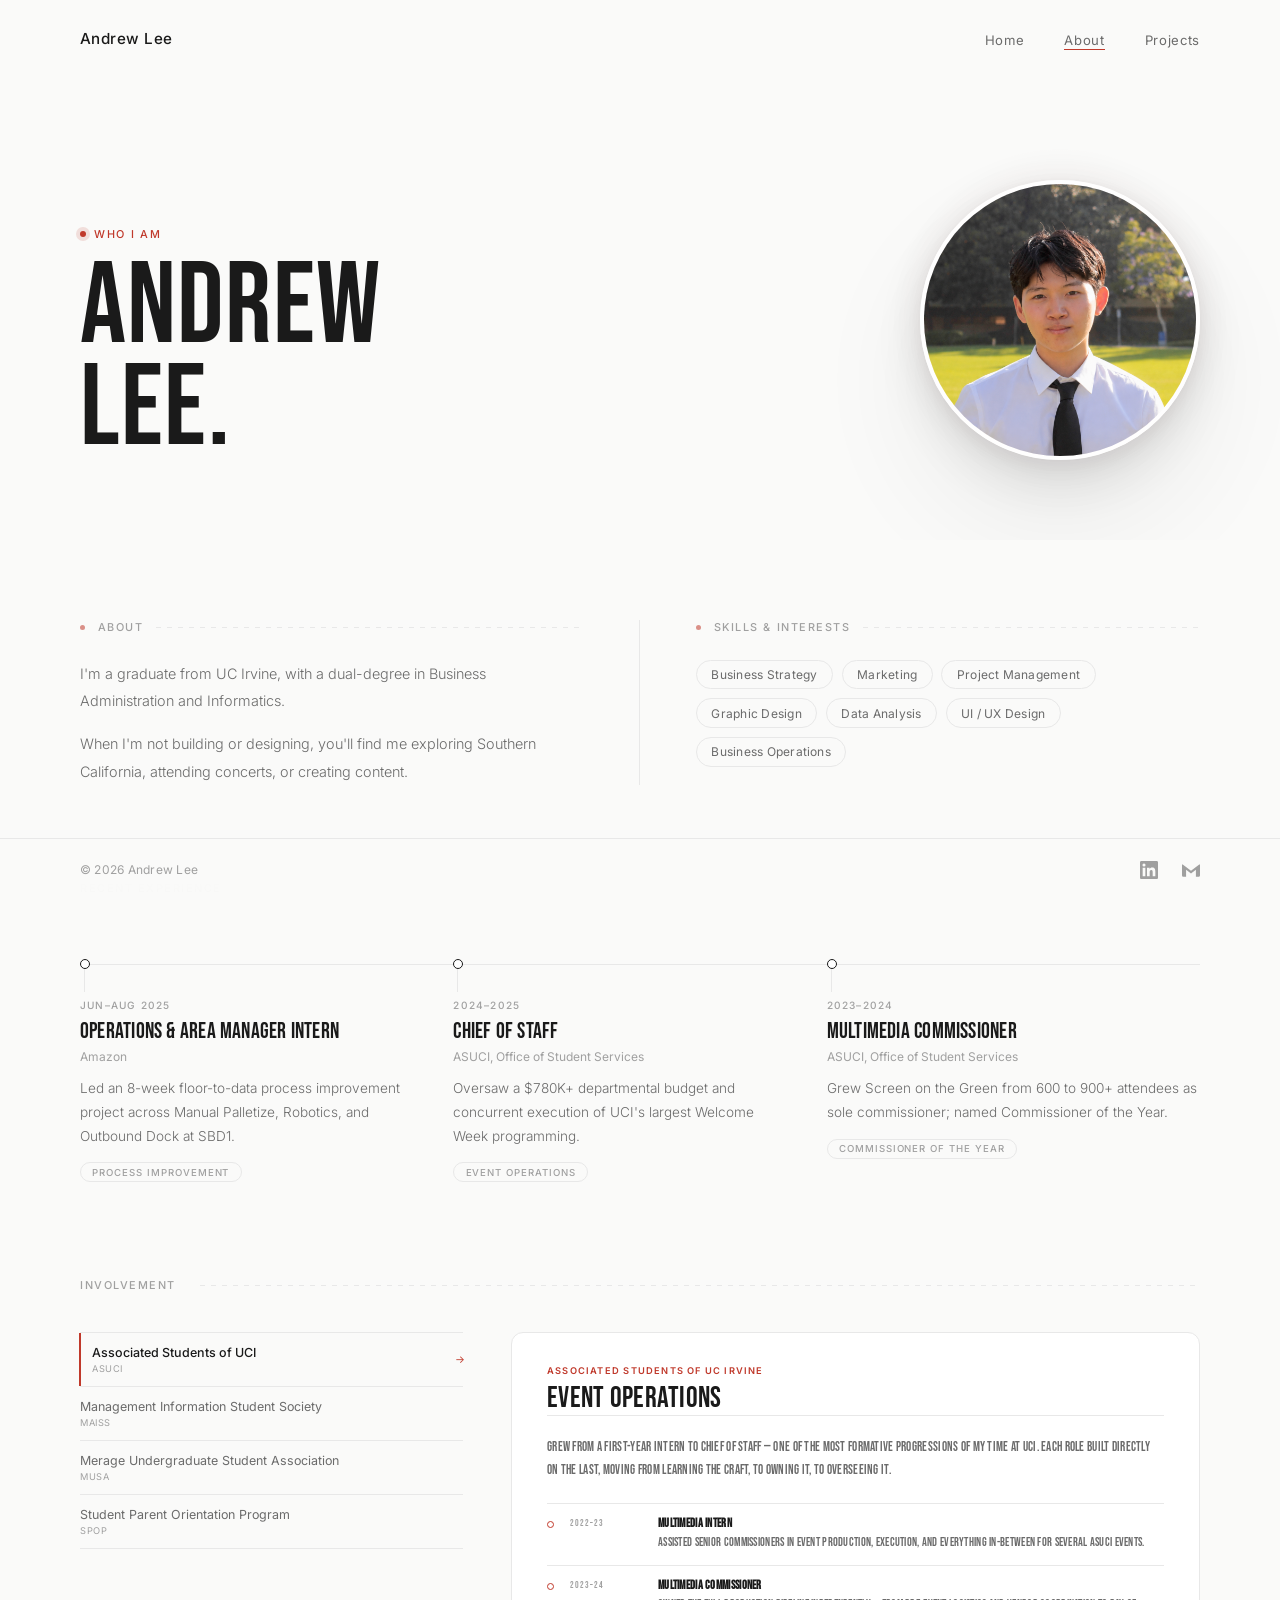
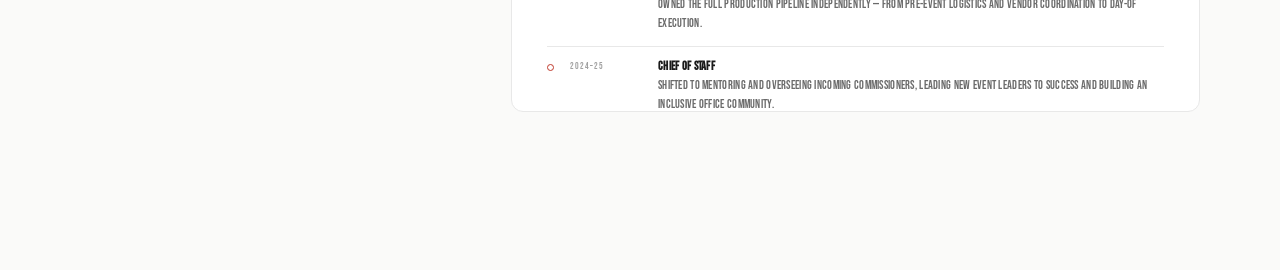
==== aboutme.html @ bc91a267 "Initial commit" ====
<!-- aboutme.html -->
<!doctype html>
<html lang="en">
<head>
  <meta charset="utf-8">
  <meta name="viewport" content="width=device-width, initial-scale=1">
  <meta name="author" content="Andrew Lee">
  <meta name="description" content="About Andrew Lee">
  <title>Andrew Lee — About</title>
  <link href="https://fonts.googleapis.com/css2?family=Inter:wght@300;400;500;600;700;800;900&family=Bebas+Neue&display=swap" rel="stylesheet">
  
  <style>
    *, *::before, *::after { box-sizing: border-box; margin: 0; padding: 0; }
    :root {
      --bg: #fafaf9;
      --text-primary: #1a1a1a;
      --text-secondary: #6b6b6b;
      --text-muted: #a0a0a0;
      --border: #e8e8e8;
      --marquee: #c0392b;
      --marquee-glow: rgba(192,57,43,0.14);
      --footer-h: 62px;
    }
    html { scroll-behavior: smooth; }
    body {
      font-family: 'Inter', sans-serif;
      background: var(--bg);
      color: var(--text-primary);
      overflow-x: hidden;
      padding-bottom: var(--footer-h);
    }
    .display { font-family: 'Bebas Neue', 'Inter', sans-serif; letter-spacing: 0.02em; }

    /* SCROLL PROGRESS */
    .scroll-progress {
      position: fixed; top: 0; left: 0;
      height: 2px; background: var(--marquee);
      z-index: 9000; width: 0%;
    }

    /* NAV */
    nav {
      position: fixed; top: 0; left: 0; right: 0;
      z-index: 100; display: flex;
      align-items: center; justify-content: space-between;
      padding: 1.8rem 5rem;
      transition: background 0.4s, padding 0.3s, border-color 0.4s;
      border-bottom: 1px solid transparent;
    }
    nav.scrolled {
      background: rgba(250,250,249,0.92);
      backdrop-filter: blur(16px); -webkit-backdrop-filter: blur(16px);
      border-bottom-color: var(--border); padding: 1.1rem 5rem;
    }
    .nav-brand { font-size: 0.95rem; font-weight: 500; letter-spacing: 0.03em; color: var(--text-primary); text-decoration: none; }
    .nav-links { display: flex; gap: 2.5rem; list-style: none; }
    .nav-links a {
      font-size: 0.82rem; font-weight: 400; color: var(--text-secondary);
      text-decoration: none; letter-spacing: 0.05em; transition: color 0.2s; position: relative;
    }
    .nav-links a::after { content: ''; position: absolute; bottom: -2px; left: 0; width: 0; height: 1px; background: var(--marquee); transition: width 0.25s ease; }
    .nav-links a:hover { color: var(--text-primary); }
    .nav-links a:hover::after, .nav-links a.active::after { width: 100%; }

    /* BULB RULE */
    .bulb-rule { display: flex; align-items: center; gap: 0.55rem; flex: 1; }
    .bulb-rule .bulb-line {
      flex: 1; height: 1px;
      background: repeating-linear-gradient(90deg, var(--border) 0, var(--border) 5px, transparent 5px, transparent 11px);
      transform: scaleX(0); transform-origin: left;
      transition: transform 0.9s 0.2s ease;
    }
    .bulb-rule .bulb-line.visible { transform: scaleX(1); }
    .bulb-rule .bulb-dot { width: 5px; height: 5px; border-radius: 50%; background: var(--marquee); opacity: 0.55; flex-shrink: 0; }

    /* HERO */
    .hero {
      position: relative; min-height: 60vh;
      display: flex; align-items: flex-end;
      overflow: hidden; padding: 0 5rem 5rem;
    }
    .hero-name-bg {
      position: absolute; top: 50%; left: 50%;
      transform: translate(-50%, -50%) scale(1);
      font-family: 'Bebas Neue', sans-serif;
      font-size: clamp(7rem, 16vw, 20rem);
      font-weight: 400; letter-spacing: 0.01em;
      color: transparent;
      -webkit-text-stroke: 1px rgba(192,57,43,0.06);
      white-space: nowrap; pointer-events: none; user-select: none;
      will-change: transform, opacity; z-index: 0;
    }
    .hero-inner {
      position: relative; z-index: 1; width: 100%;
      max-width: 1400px; margin: 0 auto;
      display: flex; align-items: flex-end;
      justify-content: space-between; gap: 4rem;
    }
    .hero-text { flex: 1; }
    .about-eyebrow {
      display: inline-flex; align-items: center; gap: 0.5rem;
      font-size: 0.68rem; font-weight: 500;
      letter-spacing: 0.16em; text-transform: uppercase;
      color: var(--marquee); margin-bottom: 1rem;
      opacity: 0; transform: translateY(12px);
      animation: fadeUp 0.7s 0.2s forwards;
    }
    .about-eyebrow::before {
      content: ''; width: 6px; height: 6px; border-radius: 50%;
      background: var(--marquee); box-shadow: 0 0 0 4px var(--marquee-glow);
    }
    .about-title {
      font-family: 'Bebas Neue', 'Inter', sans-serif;
      font-size: clamp(4.5rem, 9vw, 8.5rem);
      font-weight: 400; letter-spacing: 0.01em; line-height: 0.88;
      opacity: 0; transform: translateY(28px);
      animation: fadeUp 0.9s 0.32s forwards;
    }
    .hero-photo-wrap {
      flex-shrink: 0; position: relative;
      opacity: 0; animation: fadeIn 1s 0.5s forwards;
    }
    .hero-photo-wrap::before {
      content: '';
      position: absolute; width: 360px; height: 360px;
      border-radius: 50%;
      background: radial-gradient(circle, var(--marquee-glow) 0%, transparent 68%);
      top: 50%; left: 50%;
      transform: translate(-50%, -50%);
      pointer-events: none;
    }
    .profile-pic-container { position: relative; width: 280px; height: 280px; }
    .profile-pic {
      width: 100%; height: 100%; border-radius: 50%; object-fit: cover;
      border: 4px solid rgba(255,255,255,0.9);
      display: block;
      box-shadow: 0 4px 20px rgba(0,0,0,0.06), 0 20px 60px rgba(0,0,0,0.10), 0 60px 120px rgba(0,0,0,0.07);
      transition: transform 0.5s ease;
    }
    .profile-pic:hover { transform: scale(1.02); }

    /* CONTENT */
    .about-content {
      max-width: 1400px; margin: 0 auto;
      padding: 5rem 5rem 6rem;
      display: grid;
      grid-template-columns: 1fr 1fr;
      gap: 0;
    }
    .about-panel {
      padding: 0 3.5rem 0 0;
      border-right: 1px solid var(--border);
      opacity: 0; transform: translateY(40px);
      transition: opacity 0.7s ease, transform 0.7s ease;
    }
    .about-panel.visible { opacity: 1; transform: translateY(0); }
    .about-panel:last-child { border-right: none; padding-right: 0; padding-left: 3.5rem; }

    .panel-label {
      font-size: 0.68rem; font-weight: 500;
      letter-spacing: 0.14em; text-transform: uppercase;
      color: var(--text-muted); margin-bottom: 1.6rem;
      display: flex; align-items: center; gap: 0.8rem;
    }
    .panel-label::before {
      content: ''; width: 5px; height: 5px; border-radius: 50%;
      background: var(--marquee); opacity: 0.55; flex-shrink: 0;
    }
    .panel-label::after {
      content: ''; flex: 1; height: 1px;
      background: repeating-linear-gradient(90deg, var(--border) 0, var(--border) 5px, transparent 5px, transparent 11px);
      transform: scaleX(0); transform-origin: left;
      transition: transform 0.8s 0.3s ease;
    }
    .about-panel.visible .panel-label::after { transform: scaleX(1); }

    .bio-text p { font-size: 0.9rem; line-height: 1.9; color: var(--text-secondary); font-weight: 300; }
    .bio-text p + p { margin-top: 1rem; }
    .bio-text strong { color: var(--text-primary); font-weight: 500; }

    .involvement-list { list-style: none; display: flex; flex-direction: column; }
    .involvement-item {
      font-size: 0.85rem; color: var(--text-secondary); font-weight: 300;
      padding: 0.9rem 0; border-bottom: 1px solid var(--border);
      display: flex; align-items: center; justify-content: space-between;
      transition: color 0.2s, padding-left 0.2s; cursor: default;
    }
    .involvement-item:first-child { border-top: 1px solid var(--border); }
    .involvement-item:hover { color: var(--text-primary); padding-left: 0.5rem; }
    .involvement-item .arrow { font-size: 0.75rem; color: var(--marquee); opacity: 0; transition: opacity 0.2s; }
    .involvement-item:hover .arrow { opacity: 1; }

    .involvement-link,
    .involvement-link:link,
    .involvement-link:visited,
    .involvement-link:hover,
    .involvement-link:active {
      display: flex; align-items: center; justify-content: space-between;
      width: 100%; color: inherit !important; text-decoration: none !important;
    }

    .skills-grid { display: flex; flex-wrap: wrap; gap: 0.55rem; }
    .skill-tag {
      font-size: 0.75rem; font-weight: 400; color: var(--text-secondary);
      padding: 0.4rem 0.9rem; border: 1px solid var(--border);
      border-radius: 999px; letter-spacing: 0.02em;
      opacity: 0; transform: scale(0.9);
      transition: opacity 0.4s ease, transform 0.4s ease, border-color 0.2s, color 0.2s;
      cursor: default;
    }
    .skill-tag.visible { opacity: 1; transform: scale(1); }
    .skill-tag:hover { border-color: var(--marquee); color: var(--marquee); }

    /* FIXED FOOTER */
    footer {
      position: fixed; bottom: 0; left: 0; right: 0;
      z-index: 50; height: var(--footer-h); padding: 0 5rem;
      background: rgba(250,250,249,0.94);
      backdrop-filter: blur(16px); -webkit-backdrop-filter: blur(16px);
      border-top: 1px solid var(--border);
      display: flex; align-items: center; justify-content: space-between;
    }
    .footer-copy { font-size: 0.75rem; color: var(--text-muted); letter-spacing: 0.02em; }
    .social-icons { display: flex; align-items: center; gap: 1.5rem; }
    .social-icons a { display: flex; align-items: center; opacity: 0.4; color: var(--text-primary); transition: opacity 0.2s, transform 0.2s; }
    .social-icons a:hover { opacity: 1; transform: translateY(-2px); color: var(--marquee); }
    .social-icon-svg { width: 18px; height: 18px; }

    @keyframes fadeUp { to { opacity: 1; transform: translateY(0); } }
    @keyframes fadeIn { to { opacity: 1; } }

    @media (max-width: 1024px) {
      .about-content { grid-template-columns: 1fr; gap: 3rem; }
      .about-panel, .about-panel:nth-child(2), .about-panel:last-child {
        border-right: none; border-bottom: 1px solid var(--border);
        padding: 0 0 3rem 0;
      }
      .about-panel:last-child { border-bottom: none; padding-bottom: 0; }
    }
    @media (max-width: 768px) {
      nav, nav.scrolled { padding: 1.2rem 1.5rem; }
      .hero { padding: 0 1.5rem 3rem; min-height: 50vh; }
      .hero-inner { flex-direction: column; align-items: flex-start; gap: 2rem; }
      .profile-pic-container { width: 110px; height: 110px; }
      .hero-photo-wrap::before { display: none; }
      .about-content { padding: 3rem 1.5rem 4rem; }
      footer { padding: 0 1.5rem; }
    }

    /* ── EXPERIENCE ── */
    .journey-section{max-width:1400px;margin:0 auto;padding:0 5rem 6rem;opacity:0;transform:translateY(30px);transition:opacity 0.7s ease,transform 0.7s ease;}
    .journey-section.visible{opacity:1;transform:translateY(0);}
    .journey-header{display:flex;align-items:center;gap:1.5rem;margin-bottom:4rem;}
    .journey-label{font-size:0.68rem;font-weight:500;letter-spacing:0.14em;text-transform:uppercase;color:var(--text-muted);white-space:nowrap;}
    .journey-rule{flex:1;height:1px;background:var(--border);transform:scaleX(0);transform-origin:left;transition:transform 0.9s 0.2s ease;}
    .journey-rule.visible{transform:scaleX(1);}
    .exp-timeline{display:grid;grid-template-columns:repeat(3,1fr);position:relative;}
    .exp-timeline::before{content:'';position:absolute;top:5px;left:0;right:0;height:1px;background:var(--border);}
    .exp-point{position:relative;padding-top:2.5rem;padding-right:3rem;opacity:0;transform:translateY(20px);transition:opacity 0.55s ease,transform 0.55s ease;}
    .exp-point:last-child{padding-right:0;}
    .exp-point.visible{opacity:1;transform:translateY(0);}
    .exp-point::before{content:'';position:absolute;top:0;left:0;width:10px;height:10px;border-radius:50%;background:#fff;border:1.5px solid var(--text-primary);transition:background 0.2s,transform 0.2s,border-color 0.2s;z-index:1;}
    .exp-point:hover::before{background:var(--marquee);border-color:var(--marquee);transform:scale(1.4);}
    .exp-point::after{content:'';position:absolute;top:9px;left:4px;width:1px;height:1.5rem;background:var(--border);}
    .exp-year{font-size:0.63rem;font-weight:500;letter-spacing:0.12em;text-transform:uppercase;color:var(--text-muted);margin-bottom:0.5rem;}
    .exp-role{font-family:'Bebas Neue','Inter',sans-serif;font-size:1.4rem;letter-spacing:0.01em;color:var(--text-primary);margin-bottom:0.25rem;line-height:1.15;transition:color 0.2s;}
    .exp-point:hover .exp-role{color:var(--marquee);}
    .exp-org{font-size:0.75rem;font-weight:400;color:var(--text-muted);margin-bottom:0.85rem;}
    .exp-desc{font-size:0.85rem;font-weight:300;color:var(--text-secondary);line-height:1.75;}
    .exp-tag{display:inline-block;margin-top:0.85rem;font-size:0.6rem;font-weight:500;letter-spacing:0.1em;text-transform:uppercase;color:var(--text-muted);padding:0.22rem 0.7rem;border:1px solid var(--border);border-radius:999px;transition:border-color 0.2s,color 0.2s;}
    .exp-point:hover .exp-tag{border-color:var(--marquee);color:var(--marquee);}
    @media(max-width:1024px){.journey-section{padding:0 5rem 5rem;}.exp-timeline{grid-template-columns:1fr;gap:3rem;}.exp-timeline::before{display:none;}.exp-point{padding-right:0;padding-top:0;padding-left:1.5rem;}.exp-point::before{top:0;}.exp-point::after{top:4px;height:1.2rem;}}
    @media(max-width:768px){.journey-section{padding:0 1.5rem 4rem;}}

    /* ── INVOLVEMENT SECTION ── */
    .inv-section{max-width:1400px;margin:0 auto;padding:0 5rem 6rem;}
    .inv-header{display:flex;align-items:center;gap:1.5rem;margin-bottom:2.5rem;}
    .inv-header-label{font-size:0.68rem;font-weight:500;letter-spacing:0.14em;text-transform:uppercase;color:var(--text-muted);white-space:nowrap;}
    .inv-header-rule{flex:1;height:1px;background:repeating-linear-gradient(90deg, var(--border) 0, var(--border) 5px, transparent 5px, transparent 11px);}
    .inv-panel{display:grid;grid-template-columns:1fr 1.8fr;gap:3rem;align-items:start;}
    .inv-list{display:flex;flex-direction:column;}
    .inv-list-item{display:flex;align-items:center;justify-content:space-between;padding:0.75rem 0;border-bottom:1px solid var(--border);cursor:pointer;position:relative;transition:padding-left 0.2s;}
    .inv-list-item:first-child{border-top:1px solid var(--border);}
    .inv-list-item::before{content:'';position:absolute;left:-1px;top:0;bottom:0;width:1.5px;background:var(--marquee);transform:scaleY(0);transition:transform 0.25s ease;transform-origin:top;}
    .inv-list-item.active::before{transform:scaleY(1);}
    .inv-list-item.active{padding-left:0.75rem;}
    .inv-list-item:not(.active):hover{padding-left:0.5rem;}
    .inv-list-item:not(.active):hover::before{transform:scaleY(1);opacity:0.2;}
    .inv-name{font-size:0.78rem;font-weight:400;color:var(--text-secondary);line-height:1.3;transition:color 0.2s;}
    .inv-list-item.active .inv-name{font-weight:500;color:var(--text-primary);}
    .inv-list-item:not(.active):hover .inv-name{color:var(--text-primary);}
    .inv-abbr{font-size:0.58rem;font-weight:400;color:var(--text-muted);letter-spacing:0.06em;margin-top:0.1rem;}
    .inv-chevron{font-size:0.65rem;color:var(--text-muted);opacity:0;transition:opacity 0.2s,transform 0.2s,color 0.2s;}
    .inv-list-item.active .inv-chevron{opacity:1;transform:translateX(2px);color:var(--marquee);}
    .inv-list-item:not(.active):hover .inv-chevron{opacity:0.4;}
    .inv-detail{position:relative;background:#fff;border:1px solid var(--border);border-radius:12px;min-height:380px;overflow:hidden;}
    .inv-detail-inner{position:absolute;inset:0;padding:2rem 2.2rem;opacity:0;transform:translateX(18px);transition:opacity 0.35s ease,transform 0.35s ease;pointer-events:none;overflow-y:auto;}
    .inv-detail-inner.active{opacity:1;transform:translateX(0);pointer-events:auto;}
    .inv-detail-inner.exit{opacity:0;transform:translateX(-18px);}
    .detail-org{font-size:0.58rem;font-weight:600;letter-spacing:0.13em;text-transform:uppercase;color:var(--marquee);margin-bottom:0.5rem;}
    .detail-role{font-family:'Bebas Neue','Inter',sans-serif;font-size:1.8rem;letter-spacing:0.01em;line-height:1.05;color:var(--text-primary);margin-bottom:1.3rem;}
    .detail-divider{height:1px;background:var(--border);margin-bottom:1.3rem;}
    .detail-body{font-size:0.8rem;font-weight:300;color:var(--text-secondary);line-height:1.8;margin-bottom:1.3rem;}
    .detail-timeline{display:flex;flex-direction:column;}
    .dt-row{display:flex;align-items:flex-start;gap:1rem;padding:0.8rem 0;border-top:1px solid var(--border);}
    .dt-row:last-child{border-bottom:1px solid var(--border);}
    .dt-dot{width:7px;height:7px;border-radius:50%;background:#fff;border:1.5px solid var(--marquee);flex-shrink:0;margin-top:4px;}
    .dt-year{font-size:0.58rem;font-weight:500;letter-spacing:0.1em;text-transform:uppercase;color:var(--text-muted);width:4.5rem;flex-shrink:0;padding-top:2px;}
    .dt-title{font-size:0.78rem;font-weight:600;color:var(--text-primary);margin-bottom:0.2rem;}
    .dt-desc{font-size:0.72rem;font-weight:300;color:var(--text-secondary);line-height:1.65;}
    .detail-tags{display:flex;flex-wrap:wrap;gap:0.4rem;margin-top:1.3rem;}
    .detail-tag{font-size:0.58rem;font-weight:500;letter-spacing:0.09em;text-transform:uppercase;color:var(--text-muted);padding:0.2rem 0.65rem;border:1px solid var(--border);border-radius:999px;}
    @media(max-width:1024px){.inv-section{padding:0 5rem 5rem;}.inv-panel{grid-template-columns:1fr;}}
    @media(max-width:768px){.inv-section{padding:0 1.5rem 4rem;}}
  </style>
</head>
<body>

  <div class="scroll-progress" id="scrollProgress"></div>

  <nav id="mainNav">
    <a class="nav-brand" href="index.html">Andrew Lee</a>
    <ul class="nav-links">
      <li><a href="index.html">Home</a></li>
      <li><a href="aboutme.html" class="active">About</a></li>
      <li><a href="projects.html">Projects</a></li>
    </ul>
  </nav>

  <section class="hero" id="hero">
    <div class="hero-name-bg" id="heroNameBg">ABOUT</div>
    <div class="hero-inner">
      <div class="hero-text">
        <span class="about-eyebrow">Who I Am</span>
        <h1 class="about-title">Andrew<br>Lee.</h1>
      </div>
      <div class="hero-photo-wrap">
        <div class="profile-pic-container" id="profilePicContainer">
          <img src="andrewleepfp.jpg" alt="Andrew Lee" class="profile-pic">
        </div>
      </div>
    </div>
  </section>

  <div class="about-content">
    <div class="about-panel" id="panel1">
      <p class="panel-label">About</p>
      <div class="bio-text">
        <p>I'm a graduate from UC Irvine, with a dual-degree in Business Administration and Informatics.</p>
        <p>When I'm not building or designing, you'll find me exploring Southern California, attending concerts, or creating content.</p>
      </div>
    </div>
    <div class="about-panel" id="panel3">
      <p class="panel-label">Skills &amp; Interests</p>
      <div class="skills-grid" id="skillsGrid">
        <span class="skill-tag" data-delay="0">Business Strategy</span>
        <span class="skill-tag" data-delay="60">Marketing</span>
        <span class="skill-tag" data-delay="120">Project Management</span>
        <span class="skill-tag" data-delay="180">Graphic Design</span>
        <span class="skill-tag" data-delay="240">Data Analysis</span>
        <span class="skill-tag" data-delay="300">UI / UX Design</span>
        <span class="skill-tag" data-delay="360">Business Operations</span>
      </div>
    </div>
  </div>

  <section class="journey-section" id="journeySection">
    <div class="journey-header">
      <span class="journey-label">Recent Experience</span>
      <div class="journey-rule" id="journeyRule"></div>
    </div>
    <div class="exp-timeline">
      <div class="exp-point">
        <div class="exp-year">Jun–Aug 2025</div>
        <div class="exp-role display">Operations &amp; Area Manager Intern</div>
        <div class="exp-org">Amazon</div>
        <p class="exp-desc">Led an 8-week floor-to-data process improvement project across Manual Palletize, Robotics, and Outbound Dock at SBD1.</p>
        <span class="exp-tag">Process Improvement</span>
      </div>
      <div class="exp-point">
        <div class="exp-year">2024–2025</div>
        <div class="exp-role display">Chief of Staff</div>
        <div class="exp-org">ASUCI, Office of Student Services</div>
        <p class="exp-desc">Oversaw a $780K+ departmental budget and concurrent execution of UCI's largest Welcome Week programming.</p>
        <span class="exp-tag">Event Operations</span>
      </div>
      <div class="exp-point">
        <div class="exp-year">2023–2024</div>
        <div class="exp-role display">Multimedia Commissioner</div>
        <div class="exp-org">ASUCI, Office of Student Services</div>
        <p class="exp-desc">Grew Screen on the Green from 600 to 900+ attendees as sole commissioner; named Commissioner of the Year.</p>
        <span class="exp-tag">Commissioner of the Year</span>
      </div>
    </div>
  </section>

  <section class="inv-section" id="invSection">
    <div class="inv-header">
      <span class="inv-header-label">Involvement</span>
      <div class="inv-header-rule"></div>
    </div>
    <div class="inv-panel">

      <!-- LEFT LIST -->
      <div class="inv-list">
        <div class="inv-list-item active" data-org="asuci">
          <div><div class="inv-name">Associated Students of UCI</div><div class="inv-abbr">ASUCI</div></div>
          <span class="inv-chevron">→</span>
        </div>
        <div class="inv-list-item" data-org="maiss">
          <div><div class="inv-name">Management Information Student Society</div><div class="inv-abbr">MAISS</div></div>
          <span class="inv-chevron">→</span>
        </div>
        <div class="inv-list-item" data-org="musa">
          <div><div class="inv-name">Merage Undergraduate Student Association</div><div class="inv-abbr">MUSA</div></div>
          <span class="inv-chevron">→</span>
        </div>
        <div class="inv-list-item" data-org="spop">
          <div><div class="inv-name">Student Parent Orientation Program</div><div class="inv-abbr">SPOP</div></div>
          <span class="inv-chevron">→</span>
        </div>
      </div>

      <!-- RIGHT DETAIL -->
      <div class="inv-detail">

        <!-- ASUCI — default open -->
        <div class="inv-detail-inner active" data-detail="asuci">
          <div class="detail-org">Associated Students of UC Irvine</div>
          <div class="detail-role">Event Operations
          <div class="detail-divider"></div>
          <p class="detail-body">Grew from a first-year intern to Chief of Staff — one of the most formative progressions of my time at UCI. Each role built directly on the last, moving from learning the craft, to owning it, to overseeing it.</p>
          <div class="detail-timeline">
            <div class="dt-row">
              <div class="dt-dot"></div>
              <div class="dt-year">2022–23</div>
              <div><div class="dt-title">Multimedia Intern</div><div class="dt-desc">Assisted senior commissioners in event production, execution, and everything in-between for several ASUCI events.</div></div>
            </div>
            <div class="dt-row">
              <div class="dt-dot"></div>
              <div class="dt-year">2023–24</div>
              <div><div class="dt-title">Multimedia Commissioner</div><div class="dt-desc">Owned the full production pipeline independently — from pre-event logistics and vendor coordination to day-of execution.</div></div>
            </div>
            <div class="dt-row">
              <div class="dt-dot"></div>
              <div class="dt-year">2024–25</div>
              <div><div class="dt-title">Chief of Staff</div><div class="dt-desc">Shifted to mentoring and overseeing incoming commissioners, leading new event leaders to success and building an inclusive office community.</div></div>
            </div>
          </div>
          <div class="detail-tags"><span class="detail-tag">Event Production</span><span class="detail-tag">Leadership</span><span class="detail-tag">Mentorship</span><span class="detail-tag">A/V</span></div>
        </div>

        <!-- MAISS -->
        <div class="inv-detail-inner" data-detail="maiss">
          <div class="detail-org">Management Information Student Society</div>
          <div class="detail-role">Marketing
          <div class="detail-divider"></div>
          <p class="detail-body">Led a complete rebrand of MAISS's visual identity and ran end-to-end marketing campaigns for multiple events. Grew social engagement and drove record attendance of 300+ across flagship events.</p>
          <div class="detail-timeline">
            <div class="dt-row">
              <div class="dt-dot"></div>
              <div class="dt-year">2025</div>
              <div><div class="dt-title">Brand Refresh</div><div class="dt-desc">Redesigned the full MAISS visual identity — palette, typography, and graphic language — from the ground up.</div></div>
            </div>
            <div class="dt-row">
              <div class="dt-dot"></div>
              <div class="dt-year">2025–26</div>
              <div><div class="dt-title">Event Campaigns</div><div class="dt-desc">Ran campaigns for Kickoff, FAANG Focus, Mentorship, and AIF — coordinating content, design, and outreach.</div></div>
            </div>
          </div>
          <div class="detail-tags"><span class="detail-tag">Branding</span><span class="detail-tag">Social Media</span><span class="detail-tag">Event Marketing</span><span class="detail-tag">Content</span></div>
        </div>

        <!-- MUSA -->
        <div class="inv-detail-inner" data-detail="musa">
          <div class="detail-org">Merage Undergraduate Student Association</div>
          <div class="detail-role">Add Your Role</div>
          <div class="detail-divider"></div>
          <p class="detail-body">Add your description of your experience and impact within MUSA here.</p>
          <div class="detail-tags"><span class="detail-tag">Add Tag</span></div>
        </div>

        <!-- SPOP -->
        <div class="inv-detail-inner" data-detail="spop">
          <div class="detail-org">Student Parent Orientation Program</div>
          <div class="detail-role">Add Your Role</div>
          <div class="detail-divider"></div>
          <p class="detail-body">Add your description of your experience and impact within SPOP here.</p>
          <div class="detail-tags"><span class="detail-tag">Add Tag</span></div>
        </div>

      </div>
    </div>
  </section>

  <footer>
    <span class="footer-copy">© 2026 Andrew Lee</span>
    <div class="social-icons">
      <a href="https://www.linkedin.com/in/andrewlee6804/" target="_blank" title="LinkedIn">
        <svg class="social-icon-svg" viewBox="0 0 24 24" fill="currentColor">
          <path d="M20.447 20.452h-3.554v-5.569c0-1.328-.027-3.037-1.852-3.037-1.853 0-2.136 1.445-2.136 2.939v5.667H9.351V9h3.414v1.561h.046c.477-.9 1.637-1.85 3.37-1.85 3.601 0 4.267 2.37 4.267 5.455v6.286zM5.337 7.433a2.062 2.062 0 0 1-2.063-2.065 2.064 2.064 0 1 1 2.063 2.065zm1.782 13.019H3.555V9h3.564v11.452zM22.225 0H1.771C.792 0 0 .774 0 1.729v20.542C0 23.227.792 24 1.771 24h20.451C23.2 24 24 23.227 24 22.271V1.729C24 .774 23.2 0 22.222 0h.003z"/>
        </svg>
      </a>
      <a href="mailto:lee.andrew6804@gmail.com" title="Email">
        <svg class="social-icon-svg" viewBox="0 0 24 24" fill="currentColor">
          <path d="M24 5.457v13.909c0 .904-.732 1.636-1.636 1.636h-3.819V11.73L12 16.64l-6.545-4.91v9.273H1.636A1.636 1.636 0 0 1 0 19.366V5.457c0-.48.21-.913.54-1.21L12 13.09 23.46 4.247c.33.297.54.73.54 1.21z"/>
        </svg>
      </a>
    </div>
  </footer>

  <script>
    const progressBar = document.getElementById('scrollProgress');
    const nav = document.getElementById('mainNav');
    const heroBg = document.getElementById('heroNameBg');
    const heroSection = document.getElementById('hero');

    window.addEventListener('scroll', () => {
      const sy = window.scrollY;
      const dh = document.documentElement.scrollHeight - window.innerHeight;
      progressBar.style.width = (sy / dh * 100) + '%';
      nav.classList.toggle('scrolled', sy > 60);
      const heroH = heroSection.offsetHeight;
      const p = Math.min(sy / heroH, 1);
      heroBg.style.transform = `translate(-50%, -50%) scale(${1 + p * 4})`;
      heroBg.style.opacity = String(Math.max(0, 0.05 - p * 0.05));
    }, { passive: true });

    const panelObs = new IntersectionObserver(entries => {
      entries.forEach(e => {
        if (e.isIntersecting) { e.target.classList.add('visible'); panelObs.unobserve(e.target); }
      });
    }, { threshold: 0.15 });
    ['panel1','panel3'].forEach((id, i) => {
      const el = document.getElementById(id);
      el.style.transitionDelay = (i * 0.15) + 's';
      panelObs.observe(el);
    });

    const skillObs = new IntersectionObserver(entries => {
      entries.forEach(e => {
        if (e.isIntersecting) {
          document.querySelectorAll('.skill-tag').forEach(tag => {
            setTimeout(() => tag.classList.add('visible'), parseInt(tag.dataset.delay) || 0);
          });
          skillObs.disconnect();
        }
      });
    }, { threshold: 0.2 });
    skillObs.observe(document.getElementById('skillsGrid'));

    // Experience section reveal
    const journeySection = document.getElementById('journeySection');
    const journeyRule = document.getElementById('journeyRule');
    const expPoints = document.querySelectorAll('.exp-point');
    const journeyObs = new IntersectionObserver(entries => {
      entries.forEach(e => {
        if (e.isIntersecting) {
          journeySection.classList.add('visible');
          journeyRule.classList.add('visible');
          expPoints.forEach((pt, i) => {
            setTimeout(() => pt.classList.add('visible'), i * 130);
          });
          journeyObs.disconnect();
        }
      });
    }, { threshold: 0.15 });
    journeyObs.observe(journeySection);

    const picWrap = document.getElementById('profilePicContainer');
    picWrap.addEventListener('mousemove', e => {
      const r = picWrap.getBoundingClientRect();
      const dx = (e.clientX - (r.left + r.width / 2)) / r.width * 18;
      const dy = (e.clientY - (r.top + r.height / 2)) / r.height * 18;
      picWrap.style.transition = 'transform 0.1s ease';
      picWrap.style.transform = `translate(${dx}px, ${dy}px)`;
    });
    picWrap.addEventListener('mouseleave', () => {
      picWrap.style.transition = 'transform 0.6s ease';
      picWrap.style.transform = 'translate(0,0)';
    });

    // Involvement tab switching
    const invItems = document.querySelectorAll('.inv-list-item');
    const invDetails = document.querySelectorAll('.inv-detail-inner');
    invItems.forEach(item => {
      item.addEventListener('click', () => {
        const org = item.dataset.org;
        if (item.classList.contains('active')) return;
        invItems.forEach(i => i.classList.remove('active'));
        item.classList.add('active');
        invDetails.forEach(d => {
          if (d.dataset.detail === org) {
            d.classList.add('active');
          } else {
            d.classList.remove('active');
          }
        });
      });
    });
  </script>
</body>
</html>
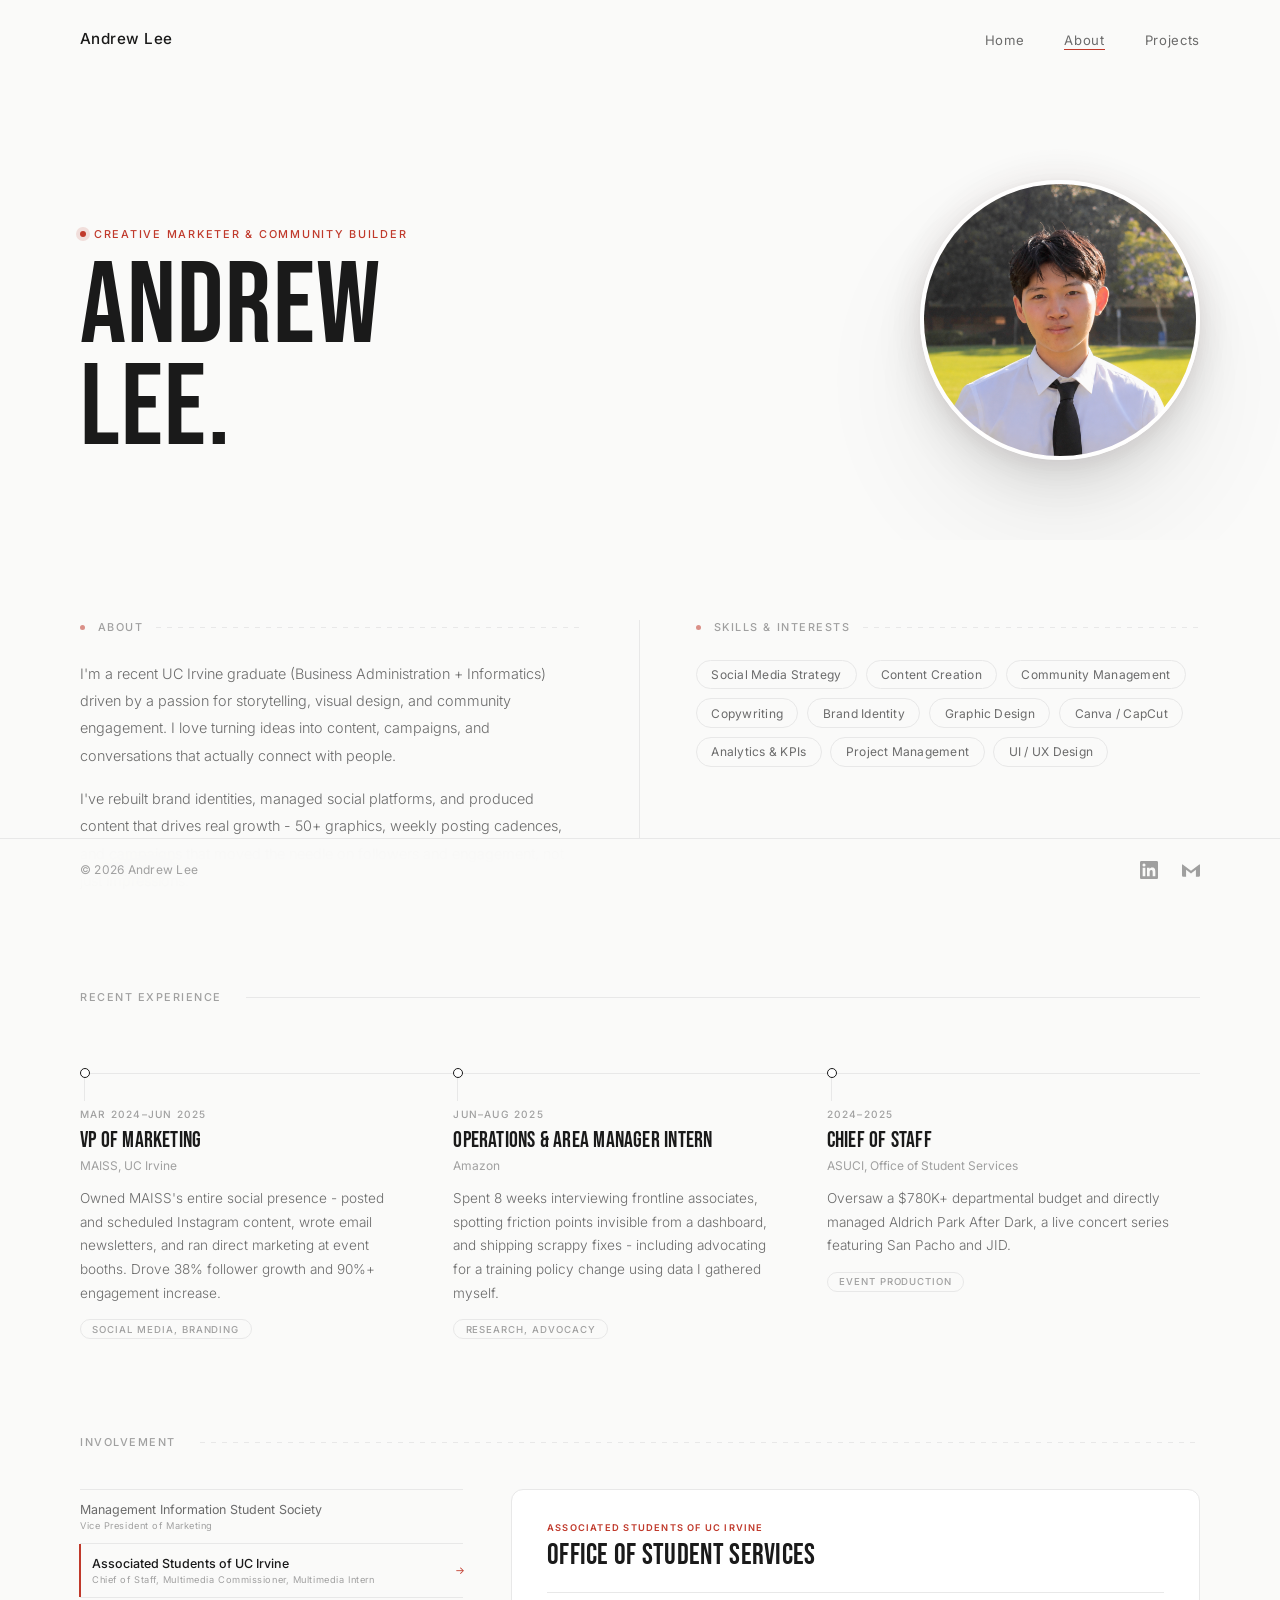
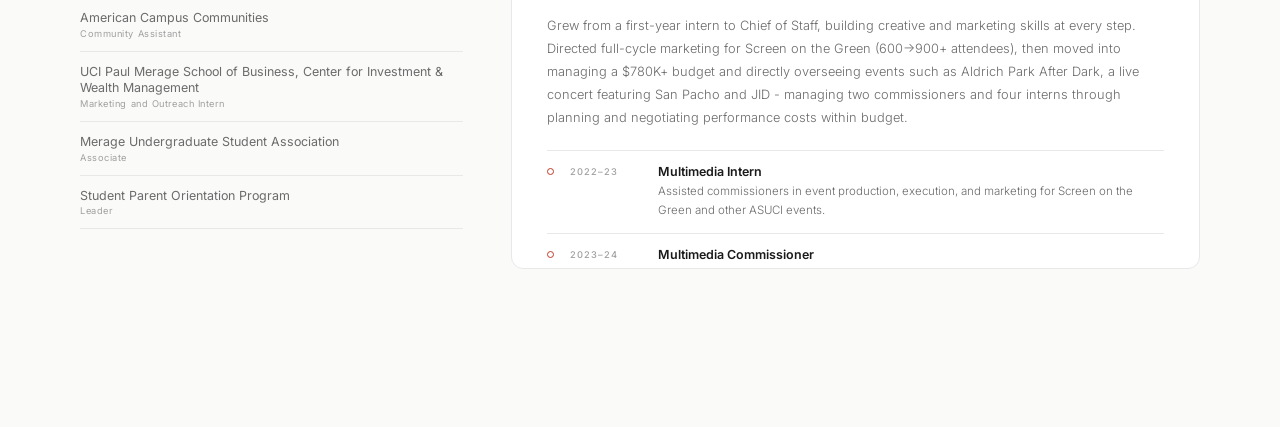
==== commit 3e0ef054: "hello" ====
--- a/aboutme.html
+++ b/aboutme.html
@@ -1,4 +1,3 @@
-<!-- aboutme.html -->
 <!doctype html>
 <html lang="en">
 <head>
@@ -6,7 +5,7 @@
   <meta name="viewport" content="width=device-width, initial-scale=1">
   <meta name="author" content="Andrew Lee">
   <meta name="description" content="About Andrew Lee">
-  <title>Andrew Lee — About</title>
+  <title>Andrew Lee - About</title>
   <link href="https://fonts.googleapis.com/css2?family=Inter:wght@300;400;500;600;700;800;900&family=Bebas+Neue&display=swap" rel="stylesheet">
   
   <style>
@@ -31,14 +30,12 @@
     }
     .display { font-family: 'Bebas Neue', 'Inter', sans-serif; letter-spacing: 0.02em; }
 
-    /* SCROLL PROGRESS */
     .scroll-progress {
       position: fixed; top: 0; left: 0;
       height: 2px; background: var(--marquee);
       z-index: 9000; width: 0%;
     }
 
-    /* NAV */
     nav {
       position: fixed; top: 0; left: 0; right: 0;
       z-index: 100; display: flex;
@@ -62,7 +59,6 @@
     .nav-links a:hover { color: var(--text-primary); }
     .nav-links a:hover::after, .nav-links a.active::after { width: 100%; }
 
-    /* BULB RULE */
     .bulb-rule { display: flex; align-items: center; gap: 0.55rem; flex: 1; }
     .bulb-rule .bulb-line {
       flex: 1; height: 1px;
@@ -73,7 +69,6 @@
     .bulb-rule .bulb-line.visible { transform: scaleX(1); }
     .bulb-rule .bulb-dot { width: 5px; height: 5px; border-radius: 50%; background: var(--marquee); opacity: 0.55; flex-shrink: 0; }
 
-    /* HERO */
     .hero {
       position: relative; min-height: 60vh;
       display: flex; align-items: flex-end;
@@ -139,7 +134,6 @@
     }
     .profile-pic:hover { transform: scale(1.02); }
 
-    /* CONTENT */
     .about-content {
       max-width: 1400px; margin: 0 auto;
       padding: 5rem 5rem 6rem;
@@ -211,7 +205,6 @@
     .skill-tag.visible { opacity: 1; transform: scale(1); }
     .skill-tag:hover { border-color: var(--marquee); color: var(--marquee); }
 
-    /* FIXED FOOTER */
     footer {
       position: fixed; bottom: 0; left: 0; right: 0;
       z-index: 50; height: var(--footer-h); padding: 0 5rem;
@@ -247,7 +240,6 @@
       footer { padding: 0 1.5rem; }
     }
 
-    /* ── EXPERIENCE ── */
     .journey-section{max-width:1400px;margin:0 auto;padding:0 5rem 6rem;opacity:0;transform:translateY(30px);transition:opacity 0.7s ease,transform 0.7s ease;}
     .journey-section.visible{opacity:1;transform:translateY(0);}
     .journey-header{display:flex;align-items:center;gap:1.5rem;margin-bottom:4rem;}
@@ -272,7 +264,6 @@
     @media(max-width:1024px){.journey-section{padding:0 5rem 5rem;}.exp-timeline{grid-template-columns:1fr;gap:3rem;}.exp-timeline::before{display:none;}.exp-point{padding-right:0;padding-top:0;padding-left:1.5rem;}.exp-point::before{top:0;}.exp-point::after{top:4px;height:1.2rem;}}
     @media(max-width:768px){.journey-section{padding:0 1.5rem 4rem;}}
 
-    /* ── INVOLVEMENT SECTION ── */
     .inv-section{max-width:1400px;margin:0 auto;padding:0 5rem 6rem;}
     .inv-header{display:flex;align-items:center;gap:1.5rem;margin-bottom:2.5rem;}
     .inv-header-label{font-size:0.68rem;font-weight:500;letter-spacing:0.14em;text-transform:uppercase;color:var(--text-muted);white-space:nowrap;}
@@ -331,7 +322,7 @@
     <div class="hero-name-bg" id="heroNameBg">ABOUT</div>
     <div class="hero-inner">
       <div class="hero-text">
-        <span class="about-eyebrow">Who I Am</span>
+        <span class="about-eyebrow">Creative Marketer &amp; Community Builder</span>
         <h1 class="about-title">Andrew<br>Lee.</h1>
       </div>
       <div class="hero-photo-wrap">
@@ -346,20 +337,24 @@
     <div class="about-panel" id="panel1">
       <p class="panel-label">About</p>
       <div class="bio-text">
-        <p>I'm a graduate from UC Irvine, with a dual-degree in Business Administration and Informatics.</p>
-        <p>When I'm not building or designing, you'll find me exploring Southern California, attending concerts, or creating content.</p>
+        <p>I'm a recent UC Irvine graduate (Business Administration + Informatics) driven by a passion for storytelling, visual design, and community engagement. I love turning ideas into content, campaigns, and conversations that actually connect with people.</p>
+        <p>I've rebuilt brand identities, managed social platforms, and produced content that drives real growth - 50+ graphics, weekly posting cadences, and campaigns that moved the needle on followers and engagement, not just impressions.</p>
+        
       </div>
     </div>
     <div class="about-panel" id="panel3">
       <p class="panel-label">Skills &amp; Interests</p>
       <div class="skills-grid" id="skillsGrid">
-        <span class="skill-tag" data-delay="0">Business Strategy</span>
-        <span class="skill-tag" data-delay="60">Marketing</span>
-        <span class="skill-tag" data-delay="120">Project Management</span>
+        <span class="skill-tag" data-delay="0">Social Media Strategy</span>
+        <span class="skill-tag" data-delay="60">Content Creation</span>
+        <span class="skill-tag" data-delay="60">Community Management</span>
+        <span class="skill-tag" data-delay="120">Copywriting</span>
+        <span class="skill-tag" data-delay="120">Brand Identity</span>
         <span class="skill-tag" data-delay="180">Graphic Design</span>
-        <span class="skill-tag" data-delay="240">Data Analysis</span>
-        <span class="skill-tag" data-delay="300">UI / UX Design</span>
-        <span class="skill-tag" data-delay="360">Business Operations</span>
+        <span class="skill-tag" data-delay="180">Canva / CapCut</span>
+        <span class="skill-tag" data-delay="240">Analytics &amp; KPIs</span>
+        <span class="skill-tag" data-delay="300">Project Management</span>
+        <span class="skill-tag" data-delay="360">UI / UX Design</span>
       </div>
     </div>
   </div>
@@ -371,25 +366,25 @@
     </div>
     <div class="exp-timeline">
       <div class="exp-point">
+        <div class="exp-year">Mar 2024–Jun 2025</div>
+        <div class="exp-role display">VP of Marketing</div>
+        <div class="exp-org">MAISS, UC Irvine</div>
+        <p class="exp-desc">Owned MAISS's entire social presence - posted and scheduled Instagram content, wrote email newsletters, and ran direct marketing at event booths. Drove 38% follower growth and 90%+ engagement increase.</p>
+        <span class="exp-tag">Social Media, Branding</span>
+      </div>
+      <div class="exp-point">
         <div class="exp-year">Jun–Aug 2025</div>
         <div class="exp-role display">Operations &amp; Area Manager Intern</div>
         <div class="exp-org">Amazon</div>
-        <p class="exp-desc">Led an 8-week floor-to-data process improvement project across Manual Palletize, Robotics, and Outbound Dock at SBD1.</p>
-        <span class="exp-tag">Process Improvement</span>
+        <p class="exp-desc">Spent 8 weeks interviewing frontline associates, spotting friction points invisible from a dashboard, and shipping scrappy fixes - including advocating for a training policy change using data I gathered myself.</p>
+        <span class="exp-tag">Research, Advocacy</span>
       </div>
       <div class="exp-point">
         <div class="exp-year">2024–2025</div>
         <div class="exp-role display">Chief of Staff</div>
         <div class="exp-org">ASUCI, Office of Student Services</div>
-        <p class="exp-desc">Oversaw a $780K+ departmental budget and concurrent execution of UCI's largest Welcome Week programming.</p>
-        <span class="exp-tag">Event Operations</span>
-      </div>
-      <div class="exp-point">
-        <div class="exp-year">2023–2024</div>
-        <div class="exp-role display">Multimedia Commissioner</div>
-        <div class="exp-org">ASUCI, Office of Student Services</div>
-        <p class="exp-desc">Grew Screen on the Green from 600 to 900+ attendees as sole commissioner; named Commissioner of the Year.</p>
-        <span class="exp-tag">Commissioner of the Year</span>
+        <p class="exp-desc">Oversaw a $780K+ departmental budget and directly managed Aldrich Park After Dark, a live concert series featuring San Pacho and JID.</p>
+        <span class="exp-tag">Event Production</span>
       </div>
     </div>
   </section>
@@ -401,92 +396,98 @@
     </div>
     <div class="inv-panel">
 
-      <!-- LEFT LIST -->
       <div class="inv-list">
+        <div class="inv-list-item" data-org="maiss">
+          <div><div class="inv-name">Management Information Student Society</div><div class="inv-abbr">Vice President of Marketing</div></div>
+          <span class="inv-chevron">→</span>
+        </div>
         <div class="inv-list-item active" data-org="asuci">
-          <div><div class="inv-name">Associated Students of UCI</div><div class="inv-abbr">ASUCI</div></div>
+          <div><div class="inv-name">Associated Students of UC Irvine</div><div class="inv-abbr">Chief of Staff, Multimedia Commissioner, Multimedia Intern</div></div>
           <span class="inv-chevron">→</span>
         </div>
-        <div class="inv-list-item" data-org="maiss">
-          <div><div class="inv-name">Management Information Student Society</div><div class="inv-abbr">MAISS</div></div>
+        <div class="inv-list-item" data-org="ACC">
+          <div><div class="inv-name">American Campus Communities</div><div class="inv-abbr">Community Assistant</div></div>
           <span class="inv-chevron">→</span>
         </div>
+        <div class="inv-list-item" data-org="ciwm">
+          <div><div class="inv-name">UCI Paul Merage School of Business, Center for Investment & Wealth Management</div><div class="inv-abbr">Marketing and Outreach Intern</div></div>
+          <span class="inv-chevron">→</span>
+        </div>
         <div class="inv-list-item" data-org="musa">
-          <div><div class="inv-name">Merage Undergraduate Student Association</div><div class="inv-abbr">MUSA</div></div>
+          <div><div class="inv-name">Merage Undergraduate Student Association</div><div class="inv-abbr">Associate</div></div>
           <span class="inv-chevron">→</span>
         </div>
         <div class="inv-list-item" data-org="spop">
-          <div><div class="inv-name">Student Parent Orientation Program</div><div class="inv-abbr">SPOP</div></div>
+          <div><div class="inv-name">Student Parent Orientation Program</div><div class="inv-abbr">Leader</div></div>
           <span class="inv-chevron">→</span>
         </div>
       </div>
 
-      <!-- RIGHT DETAIL -->
       <div class="inv-detail">
 
-        <!-- ASUCI — default open -->
+        <div class="inv-detail-inner" data-detail="maiss">
+          <div class="detail-org">Management Information Student Society</div>
+          <div class="detail-role">VP of Marketing</div>
+          <div class="detail-divider"></div>
+          <p class="detail-body">Owned MAISS's entire social media operation end to end - posted and scheduled Instagram content and stories, wrote and sent email newsletters, and ran in-person direct marketing at event booths. Rebuilt the brand's visual identity (mascot, design system, principles, and guidelines), then used it to drive measurable growth: 38% follower increase in a single week, 90%+ engagement increase, and 80% growth in Mentorship Program applications. Produced 50+ original graphics at a 2–3/week cadence across campaigns for Kickoff, FAANG Focus, Mentorship, and AIF.</p>
+          <div class="detail-tags"><span class="detail-tag">Instagram Management</span><span class="detail-tag">Email Marketing</span><span class="detail-tag">Branding</span><span class="detail-tag">Copywriting</span></div>
+        </div>
+
         <div class="inv-detail-inner active" data-detail="asuci">
           <div class="detail-org">Associated Students of UC Irvine</div>
-          <div class="detail-role">Event Operations
+          <div class="detail-role">Office of Student Services</div>
           <div class="detail-divider"></div>
-          <p class="detail-body">Grew from a first-year intern to Chief of Staff — one of the most formative progressions of my time at UCI. Each role built directly on the last, moving from learning the craft, to owning it, to overseeing it.</p>
+          <p class="detail-body">Grew from a first-year intern to Chief of Staff, building creative and marketing skills at every step. Directed full-cycle marketing for Screen on the Green (600→900+ attendees), then moved into managing a $780K+ budget and directly overseeing events such as Aldrich Park After Dark, a live concert featuring San Pacho and JID - managing two commissioners and four interns through planning and negotiating performance costs within budget.</p>
           <div class="detail-timeline">
             <div class="dt-row">
               <div class="dt-dot"></div>
               <div class="dt-year">2022–23</div>
-              <div><div class="dt-title">Multimedia Intern</div><div class="dt-desc">Assisted senior commissioners in event production, execution, and everything in-between for several ASUCI events.</div></div>
+              <div><div class="dt-title">Multimedia Intern</div><div class="dt-desc">Assisted commissioners in event production, execution, and marketing for Screen on the Green and other ASUCI events.</div></div>
             </div>
             <div class="dt-row">
               <div class="dt-dot"></div>
               <div class="dt-year">2023–24</div>
-              <div><div class="dt-title">Multimedia Commissioner</div><div class="dt-desc">Owned the full production pipeline independently — from pre-event logistics and vendor coordination to day-of execution.</div></div>
+              <div><div class="dt-title">Multimedia Commissioner</div><div class="dt-desc">Owned full production cycles for Screen on the Green - pre-event marketing, logistics, and day-of execution - growing attendance from 600 to 900+. Named Commissioner of the Year.</div></div>
             </div>
             <div class="dt-row">
               <div class="dt-dot"></div>
               <div class="dt-year">2024–25</div>
-              <div><div class="dt-title">Chief of Staff</div><div class="dt-desc">Shifted to mentoring and overseeing incoming commissioners, leading new event leaders to success and building an inclusive office community.</div></div>
+              <div><div class="dt-title">Chief of Staff</div><div class="dt-desc">Managed a $780K+ budget and directly oversaw Aldrich Park After Dark's live concert series, mentoring incoming commissioners along the way.</div></div>
             </div>
           </div>
-          <div class="detail-tags"><span class="detail-tag">Event Production</span><span class="detail-tag">Leadership</span><span class="detail-tag">Mentorship</span><span class="detail-tag">A/V</span></div>
-        </div>
-
-        <!-- MAISS -->
-        <div class="inv-detail-inner" data-detail="maiss">
-          <div class="detail-org">Management Information Student Society</div>
-          <div class="detail-role">Marketing
+          <div class="detail-tags"><span class="detail-tag">Marketing</span><span class="detail-tag">Event Production</span><span class="detail-tag">Leadership</span><span class="detail-tag">Mentorship</span></div>
+        </div>
+
+        <div class="inv-detail-inner" data-detail="ACC">
+          <div class="detail-org">American Campus Communities</div>
+          <div class="detail-role">Community Assistant</div>
           <div class="detail-divider"></div>
-          <p class="detail-body">Led a complete rebrand of MAISS's visual identity and ran end-to-end marketing campaigns for multiple events. Grew social engagement and drove record attendance of 300+ across flagship events.</p>
-          <div class="detail-timeline">
-            <div class="dt-row">
-              <div class="dt-dot"></div>
-              <div class="dt-year">2025</div>
-              <div><div class="dt-title">Brand Refresh</div><div class="dt-desc">Redesigned the full MAISS visual identity — palette, typography, and graphic language — from the ground up.</div></div>
-            </div>
-            <div class="dt-row">
-              <div class="dt-dot"></div>
-              <div class="dt-year">2025–26</div>
-              <div><div class="dt-title">Event Campaigns</div><div class="dt-desc">Ran campaigns for Kickoff, FAANG Focus, Mentorship, and AIF — coordinating content, design, and outreach.</div></div>
-            </div>
-          </div>
-          <div class="detail-tags"><span class="detail-tag">Branding</span><span class="detail-tag">Social Media</span><span class="detail-tag">Event Marketing</span><span class="detail-tag">Content</span></div>
-        </div>
-
-        <!-- MUSA -->
+          <p class="detail-body">Provided daily support to 1,400+ residents - resolving conflicts, service requests, and active emergencies with 99% positive satisfaction feedback. Managed resident databases through Salesforce across millions of data points. Planned and executed 12+ resident engagement events, handling marketing, budgeting, and hosting. Drove a 61% response rate on a company-wide Resident Insights Survey through multi-channel outreach (social media, email, in-person canvassing, door-to-door) - ranking in the top 15% of ACC Community Assistants nationwide.</p>
+          <div class="detail-tags"><span class="detail-tag">Community Management</span><span class="detail-tag">Salesforce</span><span class="detail-tag">Multi-Channel Outreach</span></div>
+        </div>
+
+        <div class="inv-detail-inner" data-detail="ciwm">
+          <div class="detail-org">Center for Investment &amp; Wealth Management</div>
+          <div class="detail-role">Marketing and Outreach Intern</div>
+          <div class="detail-divider"></div>
+          <p class="detail-body">Designed 45+ graphics within an established brand kit and rebranded the LIFEvest Financial Literacy Program with a new mascot logo, icons, and sticker packs. Promoted financial literacy programs to 10+ local high schools, and built a data-driven impact report using demographic and geographic data that directly contributed to expanding the program to a new university.</p>
+          <div class="detail-tags"><span class="detail-tag">Graphic Design</span><span class="detail-tag">Data Analysis</span><span class="detail-tag">Outreach</span></div>
+        </div>
+
         <div class="inv-detail-inner" data-detail="musa">
           <div class="detail-org">Merage Undergraduate Student Association</div>
-          <div class="detail-role">Add Your Role</div>
+          <div class="detail-role">Associate</div>
           <div class="detail-divider"></div>
-          <p class="detail-body">Add your description of your experience and impact within MUSA here.</p>
-          <div class="detail-tags"><span class="detail-tag">Add Tag</span></div>
-        </div>
-
-        <!-- SPOP -->
+          <p class="detail-body">Collaborated with 5 other Associates to organize the annual UCI Business Conference - strategically revamping the conference structure, recruiting 12+ industry professionals for four speaker panels, and securing $3,300+ in student programming funding. Reached 185 total in-person attendees. Also mentored 4 freshman Business major representatives over a two-quarter period, guiding professional development and career growth.</p>
+          <div class="detail-tags"><span class="detail-tag">Event Planning</span><span class="detail-tag">Mentorship</span><span class="detail-tag">Fundraising</span></div>
+        </div>
+
         <div class="inv-detail-inner" data-detail="spop">
           <div class="detail-org">Student Parent Orientation Program</div>
-          <div class="detail-role">Add Your Role</div>
+          <div class="detail-role">Leader</div>
           <div class="detail-divider"></div>
-          <p class="detail-body">Add your description of your experience and impact within SPOP here.</p>
-          <div class="detail-tags"><span class="detail-tag">Add Tag</span></div>
+          <p class="detail-body">Facilitated the growth and integration of 6,000 new students into the UCI community, organizing and leading activities and icebreakers that fostered personal and social development. Operated alongside 100+ fellow SPOP leaders and staff to ensure a cohesive, well-organized orientation program.</p>
+          <div class="detail-tags"><span class="detail-tag">Public Speaking</span><span class="detail-tag">Leadership</span></div>
         </div>
 
       </div>
@@ -549,7 +550,6 @@
     }, { threshold: 0.2 });
     skillObs.observe(document.getElementById('skillsGrid'));
 
-    // Experience section reveal
     const journeySection = document.getElementById('journeySection');
     const journeyRule = document.getElementById('journeyRule');
     const expPoints = document.querySelectorAll('.exp-point');
@@ -580,7 +580,6 @@
       picWrap.style.transform = 'translate(0,0)';
     });
 
-    // Involvement tab switching
     const invItems = document.querySelectorAll('.inv-list-item');
     const invDetails = document.querySelectorAll('.inv-detail-inner');
     invItems.forEach(item => {
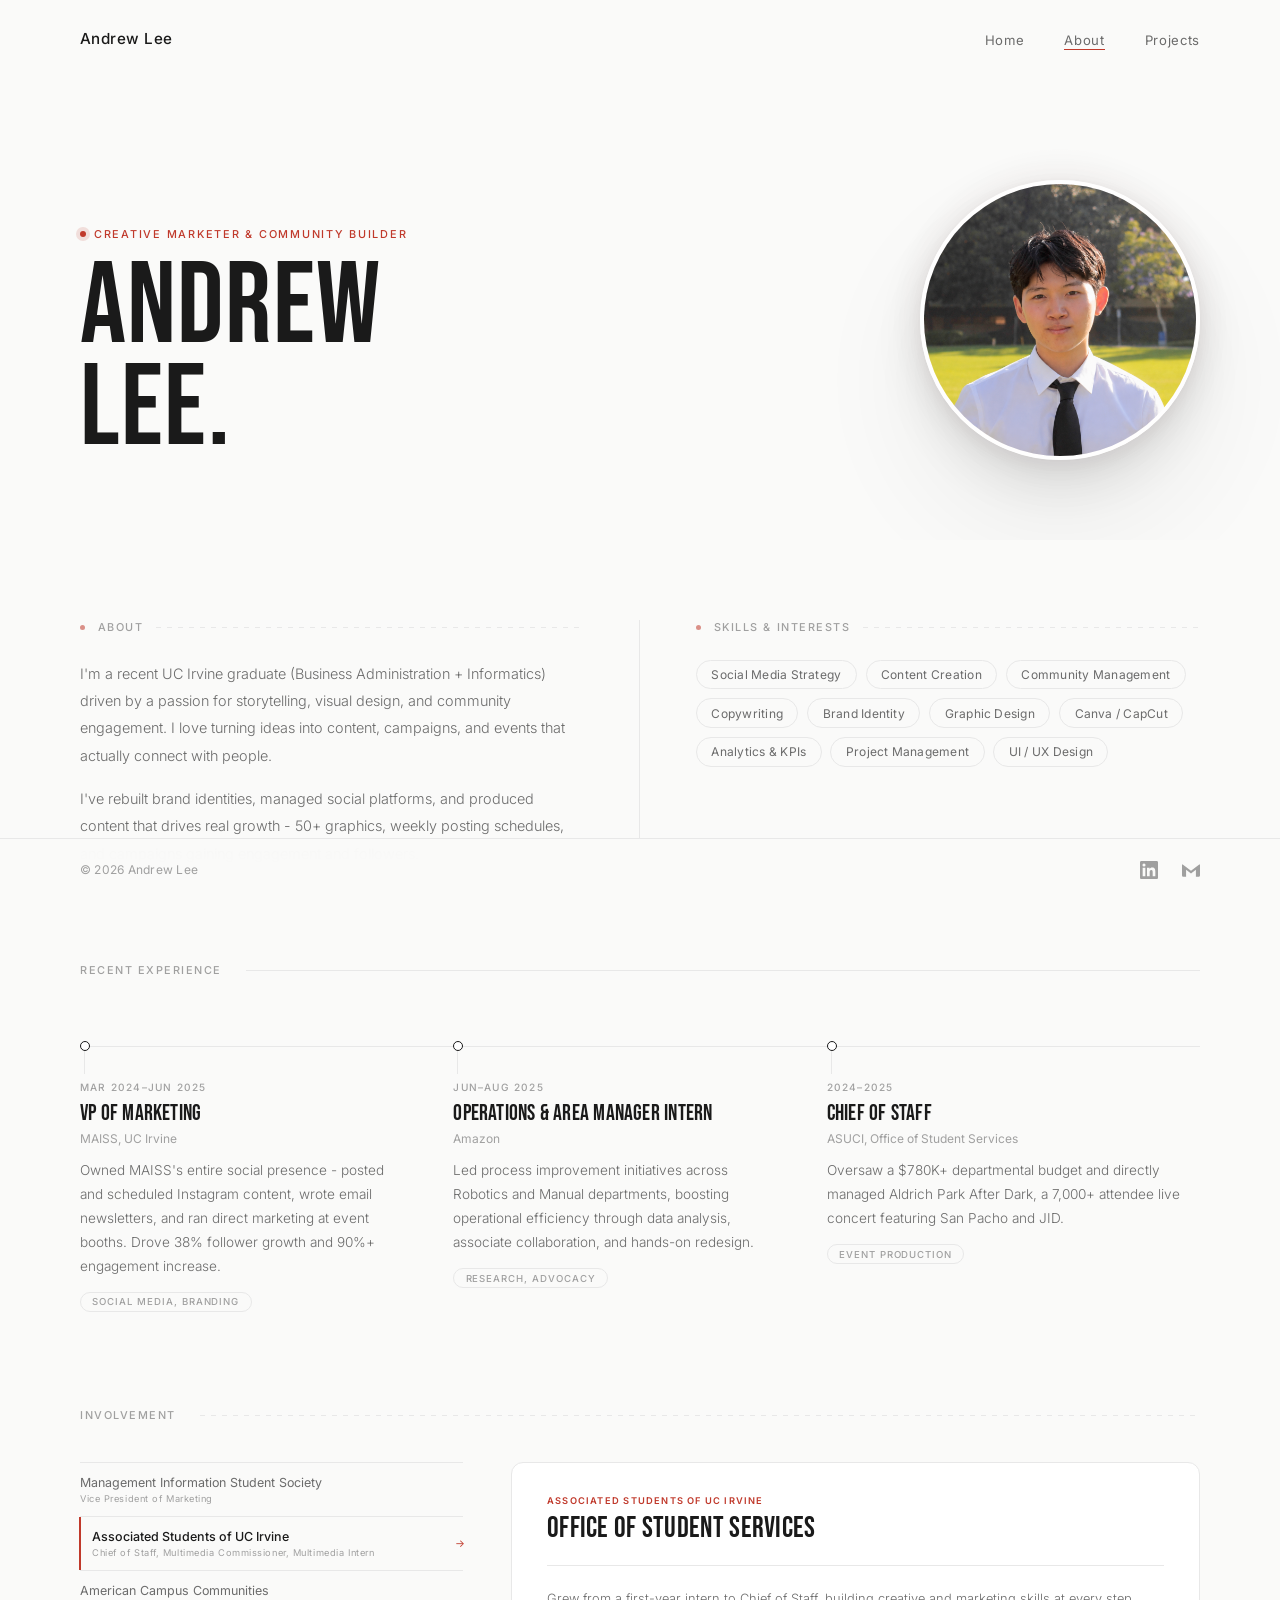
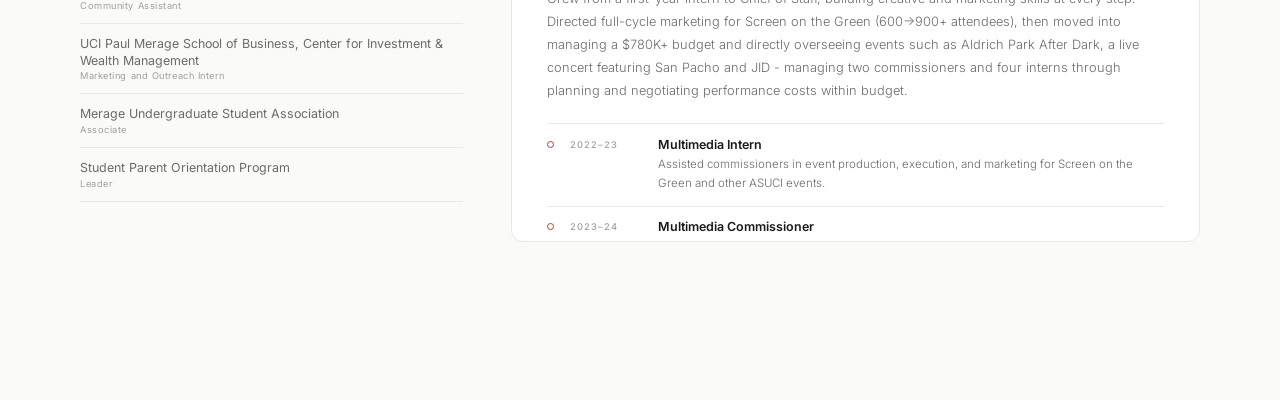
==== commit 7a15ac55: "7:18AM" ====
--- a/aboutme.html
+++ b/aboutme.html
@@ -337,8 +337,8 @@
     <div class="about-panel" id="panel1">
       <p class="panel-label">About</p>
       <div class="bio-text">
-        <p>I'm a recent UC Irvine graduate (Business Administration + Informatics) driven by a passion for storytelling, visual design, and community engagement. I love turning ideas into content, campaigns, and conversations that actually connect with people.</p>
-        <p>I've rebuilt brand identities, managed social platforms, and produced content that drives real growth - 50+ graphics, weekly posting cadences, and campaigns that moved the needle on followers and engagement, not just impressions.</p>
+        <p>I'm a recent UC Irvine graduate (Business Administration + Informatics) driven by a passion for storytelling, visual design, and community engagement. I love turning ideas into content, campaigns, and events that actually connect with people.</p>
+        <p>I've rebuilt brand identities, managed social platforms, and produced content that drives real growth - 50+ graphics, weekly posting schedules, and campaigns gaining engagement and followers.</p>
         
       </div>
     </div>
@@ -376,14 +376,14 @@
         <div class="exp-year">Jun–Aug 2025</div>
         <div class="exp-role display">Operations &amp; Area Manager Intern</div>
         <div class="exp-org">Amazon</div>
-        <p class="exp-desc">Spent 8 weeks interviewing frontline associates, spotting friction points invisible from a dashboard, and shipping scrappy fixes - including advocating for a training policy change using data I gathered myself.</p>
+        <p class="exp-desc">Led process improvement initiatives across Robotics and Manual departments, boosting operational efficiency through data analysis, associate collaboration, and hands-on redesign.</p>
         <span class="exp-tag">Research, Advocacy</span>
       </div>
       <div class="exp-point">
         <div class="exp-year">2024–2025</div>
         <div class="exp-role display">Chief of Staff</div>
         <div class="exp-org">ASUCI, Office of Student Services</div>
-        <p class="exp-desc">Oversaw a $780K+ departmental budget and directly managed Aldrich Park After Dark, a live concert series featuring San Pacho and JID.</p>
+        <p class="exp-desc">Oversaw a $780K+ departmental budget and directly managed Aldrich Park After Dark, a 7,000+ attendee live concert featuring San Pacho and JID.</p>
         <span class="exp-tag">Event Production</span>
       </div>
     </div>
@@ -429,7 +429,7 @@
           <div class="detail-org">Management Information Student Society</div>
           <div class="detail-role">VP of Marketing</div>
           <div class="detail-divider"></div>
-          <p class="detail-body">Owned MAISS's entire social media operation end to end - posted and scheduled Instagram content and stories, wrote and sent email newsletters, and ran in-person direct marketing at event booths. Rebuilt the brand's visual identity (mascot, design system, principles, and guidelines), then used it to drive measurable growth: 38% follower increase in a single week, 90%+ engagement increase, and 80% growth in Mentorship Program applications. Produced 50+ original graphics at a 2–3/week cadence across campaigns for Kickoff, FAANG Focus, Mentorship, and AIF.</p>
+          <p class="detail-body">Owned MAISS's entire social media operation end to end - posted and scheduled Instagram content and stories, wrote and sent email newsletters, and ran in-person direct marketing at event booths. Rebuilt the brand's visual identity (mascot, design system, principles, and guidelines), then used it to drive measurable growth: 38% follower increase in a single week, 90%+ engagement increase, and 80% growth in Mentorship Program applications. Produced 50+ original graphics at a 2–3/week cadence across campaigns for speaker panel, networking, and workshop events.</p>
           <div class="detail-tags"><span class="detail-tag">Instagram Management</span><span class="detail-tag">Email Marketing</span><span class="detail-tag">Branding</span><span class="detail-tag">Copywriting</span></div>
         </div>
 
